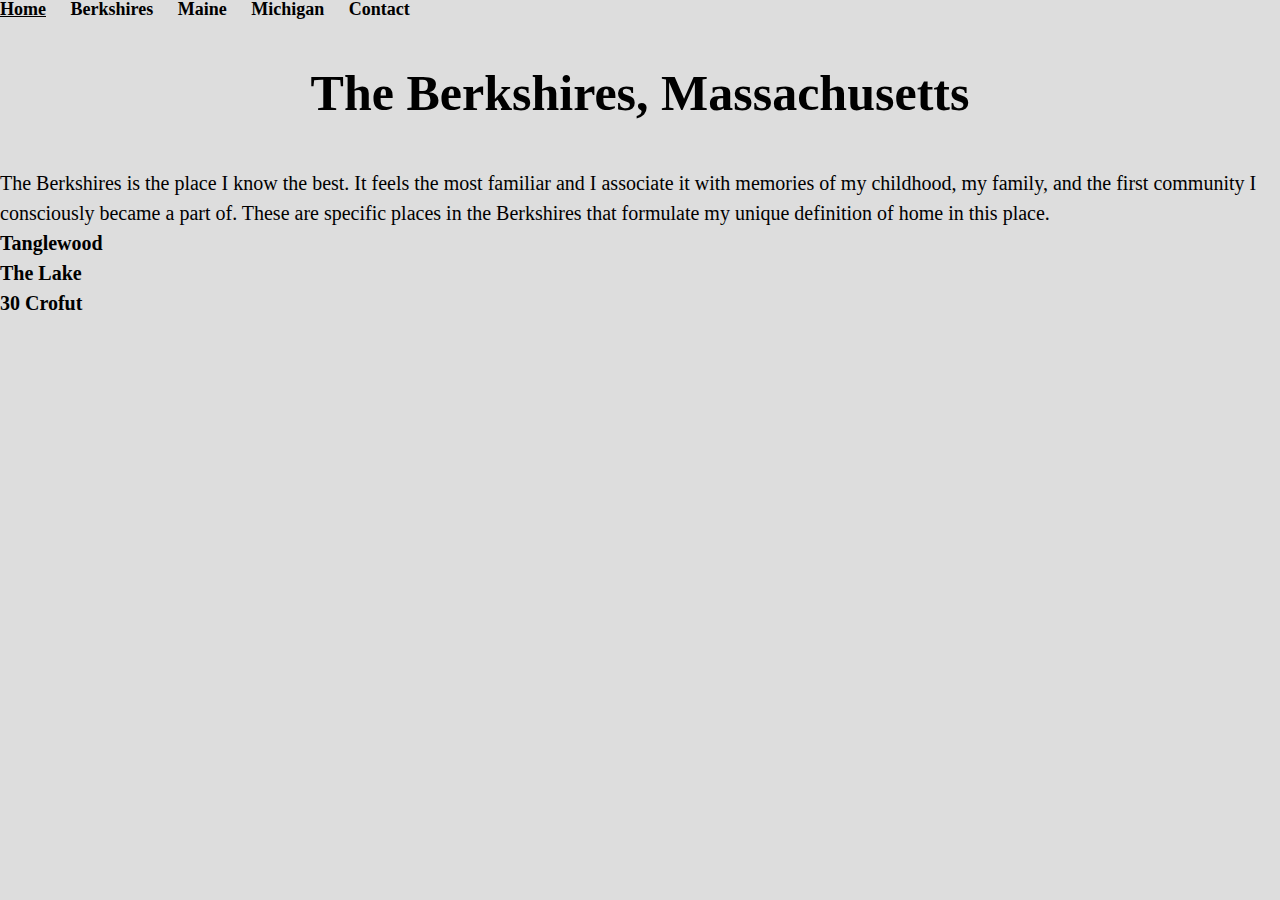
==== berkshires.html @ ccea466a "first file upload" ====
<!DOCTYPE html>
<html lang="en" dir="ltr">
        <!DOCTYPE html>
        <html lang="en" dir="ltr">
          <head>
            <meta charset="utf-8">
            <link rel="stylesheet" type="text/css" href="css/html5reset.css">
            <link rel="stylesheet" type="text/css" href="css/style.css">
            <title>New Company Inc.</title>
          </head>
          <body>
            <div class="skip"><a href="#main">Skip to Main Content</a></div>
            <div class="container">
            <div class="nav">
              <nav>
                <ul>
                  <li><a href="index.html">Home</a></li>
                  <li><a href="berkshires.html">Berkshires</a></li>
                  <li><a href="maine.html">Maine</a></li> 
                  <li><a href="michigan.html">Michigan</a></li>  
                  <li><a href="contact.html">Contact</a></li>
                </ul>
              </nav>
            
<h1>The Berkshires, Massachusetts</h1>

<p>The Berkshires is the place I know the best. It feels the most familiar and I associate it with memories of my childhood, my family, and the first community I consciously became a part of. These are specific places in the Berkshires that formulate my unique definition of home in this place. </p>

<h2> Tanglewood</h2>

<h2>The Lake</h2>

<h2>30 Crofut</h2>

</body>


</html>
---- css/style.css ----
html{
    scroll-behavior: smooth;
}

body{
  background-color: #ddd;
  font-size: 18px;
  margin: 0;
  padding: 0;
}

h1{
  font-size: 50px;
  line-height: 1;
  padding: 50px 0;
  text-align: center;
}

h2{
  font-size: 20px;
  line-height: 1.5;
}

p{
font-size: 20px;
  line-height: 1.5;

}

nav ul{
  list-style-type: none;
}

nav li{
  display: inline;
  padding-right: 20px;
}

nav a{
  color: black;
  font-weight: bold;
  text-decoration:none;
}

nav a:hover{
  text-decoration: underline;
}

.skip a{
  background: white;
  left: 0;
  padding: 6px;
  position: absolute;
  top: -40px;
  -webkit-transition: top 1s ease-out;
  transition: top 1s ease-out;
  z-index: 1;
}

.skip a:focus, .skip a:active{
  border: 2px solid black;
  left: auto;
  top: auto;
  height: auto;
  overflow: auto;
  margin: 40px;
  padding: 6px;
  z-index: 999;
}

a.skip{
  top:auto;
} 

*:focus{
border: 2px solid black;
}
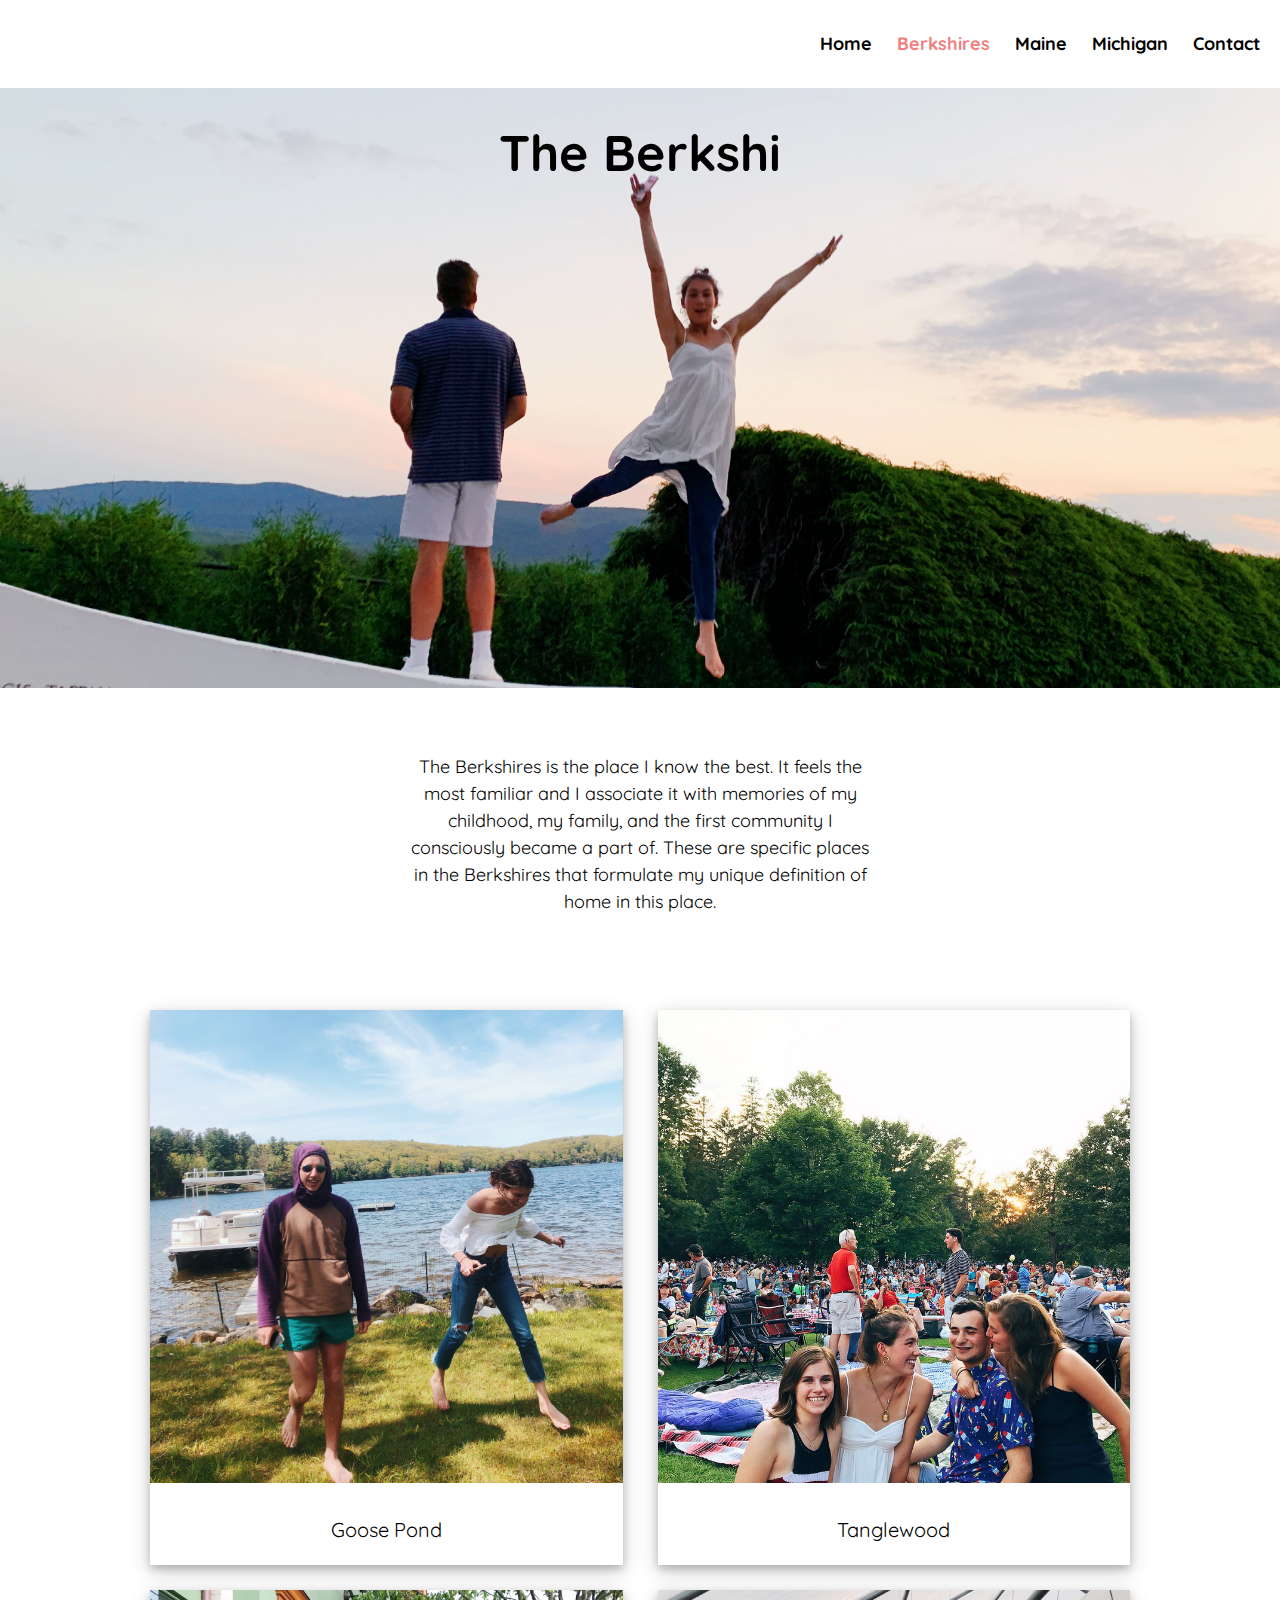
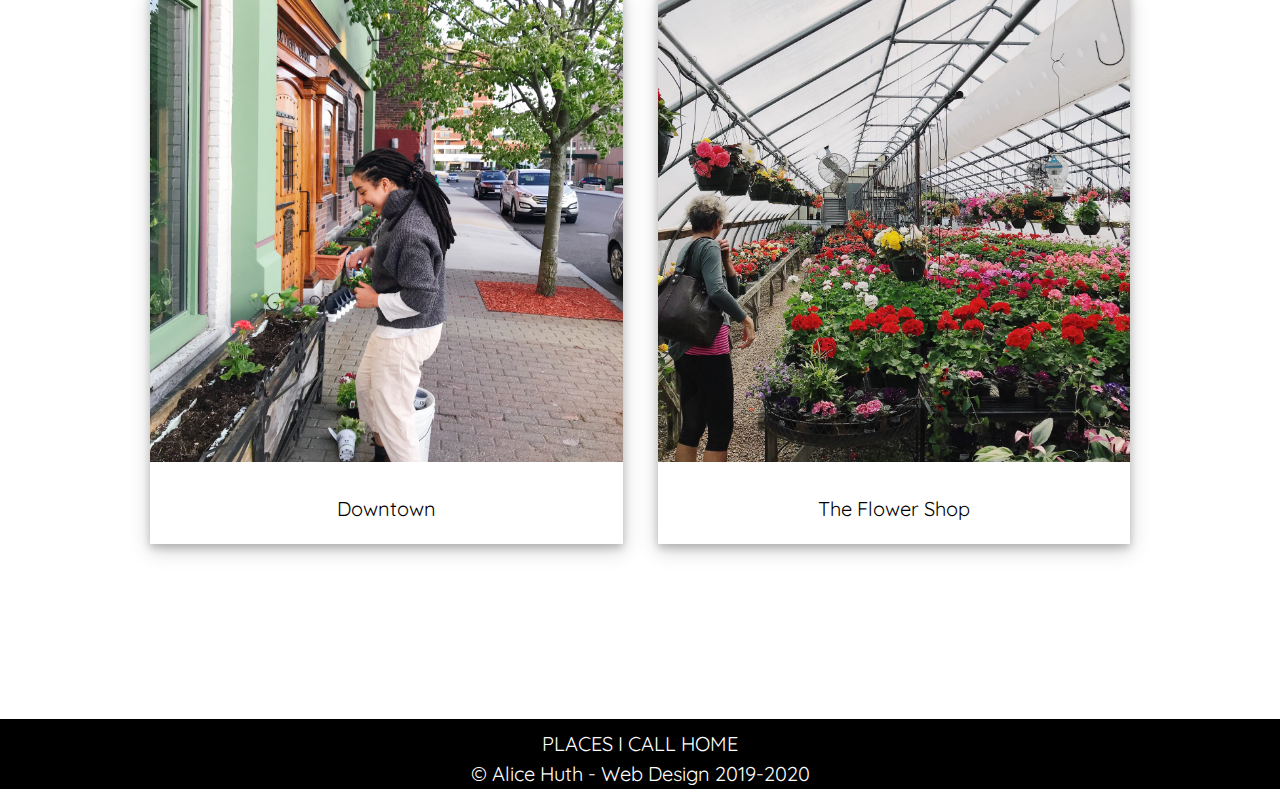
==== commit 473021f7: "updated files" ====
--- a/berkshires.html
+++ b/berkshires.html
@@ -1,38 +1,125 @@
 <!DOCTYPE html>
 <html lang="en" dir="ltr">
-        <!DOCTYPE html>
-        <html lang="en" dir="ltr">
-          <head>
-            <meta charset="utf-8">
-            <link rel="stylesheet" type="text/css" href="css/html5reset.css">
-            <link rel="stylesheet" type="text/css" href="css/style.css">
-            <title>New Company Inc.</title>
-          </head>
-          <body>
-            <div class="skip"><a href="#main">Skip to Main Content</a></div>
-            <div class="container">
-            <div class="nav">
-              <nav>
-                <ul>
-                  <li><a href="index.html">Home</a></li>
-                  <li><a href="berkshires.html">Berkshires</a></li>
-                  <li><a href="maine.html">Maine</a></li> 
-                  <li><a href="michigan.html">Michigan</a></li>  
-                  <li><a href="contact.html">Contact</a></li>
-                </ul>
-              </nav>
+  <head>
+    <meta charset="utf-8">
+    <link rel="stylesheet" type="text/css" href="css/html5reset.css">
+    <link rel="stylesheet" type="text/css" href="css/style.css">
+    <link href="https://fonts.googleapis.com/css?family=Quicksand&display=swap" rel="stylesheet">
+    <meta name="viewport" content="width=device-width, initial-scale=1, shrink-to-fit=no"> 
+    <title>HOME</title>
+  </head>
+  <body>
+    <div class="skip"><a href="#main">Skip to Main Content</a></div>
+    <div class="container">
+    <div class="nav">
+        <nav>
+            <div id = nav_bar>
+          <ul> 
+                <li><a href="index.html">Home</a></li>
+                <li><a href="berkshires.html" class='active-page'>Berkshires</a></li>
+                <li><a href="maine.html">Maine</a></li> 
+                <li><a href="michigan.html">Michigan</a></li>
+                <li><a href="contact.html">Contact</a></li>  
+                
+                <!-- <li><a href="contact.html">Contact</a></li> -->
+          </ul>
+            </nav>
+          </div>
+      <header id="berkshires">
+          <h1>The Berkshires, Massachusetts</h1>
+      </header>
+  
+
+  <p2>The Berkshires is the place I know the best. It feels the most familiar and I associate it with 
+      memories of my childhood, my family, and the first community I consciously became a part of. 
+      These are specific places in the Berkshires that formulate my unique definition of home in this place. </p2>
+  
+    </div>
+
+    <!-- <div class="placecontainer"> -->
+      <section id="berkphotos">
+
+      <div class="polaroid">
+          <img src="images/miles.jpg" alt="miles" style="width:100%">
+          <div class="captioncontainer">
+          <p>Goose Pond</p>
+          </div>
+        </div>
+        
+        <div class="polaroid">
+
+          <img src="images/tova.jpg" alt="tova" style="width:100%">
+          <div class="captioncontainer">
+          <p>Downtown</p>
+          </div>
+        </div>
+
+      </div>
+    
+
+        <div class="polaroid">
+            <img src="images/twoodtwo.jpg" alt="tanglewoodfriends" style="width:100%">
+            <div class="captioncontainer">
+            <p>Tanglewood</p>
+            </div>
+          </div>
+
+
+          <div class="polaroid">
+              <img src="images/momtwo.jpg" alt="mom" style="width:100%">
+              <div class="captioncontainer">
+              <p>The Flower Shop</p>
+              </div>
+            </div>
+          </div>
+          </div>
+          </div>
+
+
+        </section>
+      <!-- </div> -->
+
+      <script>
+          function typeEffect(element, speed) {
+            var text = element.innerHTML;
+            element.innerHTML = "";
             
-<h1>The Berkshires, Massachusetts</h1>
+            var i = 0;
+            var timer = setInterval(function() {
+              if (i < text.length) {
+                element.append(text.charAt(i));
+                i++;
+              } else {
+                clearInterval(timer);
+              }
+            }, speed);
+          }
+          
+          
+          // application
+          var speed = 75;
+          var h1 = document.querySelector('h1');
+          var p = document.querySelector('p');
+          var delay = h1.innerHTML.length * speed + speed;
+          
+          // type affect to header
+          typeEffect(h1, speed);
+          
+          
+          // type affect to body
+          setTimeout(function(){
+            p.style.display = "inline-block";
+            typeEffect(p, speed);
+          }, delay);
+          
 
-<p>The Berkshires is the place I know the best. It feels the most familiar and I associate it with memories of my childhood, my family, and the first community I consciously became a part of. These are specific places in the Berkshires that formulate my unique definition of home in this place. </p>
+      </script>
+</body>
 
-<h2> Tanglewood</h2>
-
-<h2>The Lake</h2>
-
-<h2>30 Crofut</h2>
-
-</body>
+<footer>
+    <p> PLACES I CALL HOME<br/>
+      &copy; Alice Huth - Web Design 2019-2020</p>
+  </footer>
 
 
 </html>
--- a/css/style.css
+++ b/css/style.css
@@ -2,29 +2,47 @@
     scroll-behavior: smooth;
 }
 
+/* * {
+  box-sizing: border-box;
+} */
+
 body{
-  background-color: #ddd;
+  background-color: white;
+  font-family:'Quicksand', sans-serif;
   font-size: 18px;
   margin: 0;
-  padding: 0;
+  /* padding: 1rem; */
 }
 
 h1{
   font-size: 50px;
   line-height: 1;
-  padding: 50px 0;
+  padding: 40px 50px;
   text-align: center;
 }
 
 h2{
-  font-size: 20px;
-  line-height: 1.5;
+  color:gray;
+  font-size: 25px;
+  padding: 0px 20px;
+  text-align: center;
+  line-height: 20px;
 }
 
 p{
 font-size: 20px;
-  line-height: 1.5;
-
+line-height: 1.5;
+}
+
+p2{
+  color:black;
+  font-size: 18px;
+  grid-column: 2 / 2;
+  /* padding: 50px; */
+  text-align: center; 
+  margin-top: 50px;
+  line-height: 1.5em;
+  
 }
 
 nav ul{
@@ -44,6 +62,11 @@
 
 nav a:hover{
   text-decoration: underline;
+  color: lightblue;
+}
+
+#nav_bar ul li a.active-page{
+  color: lightcoral;
 }
 
 .skip a{
@@ -75,3 +98,402 @@
 *:focus{
 border: 2px solid black;
 } 
+
+footer{
+  background-color: black;
+  color: white;
+  grid-column: 1 / -1;  /* -1 enables the footer to span the whole page, could also be written as 1 / span 3.*/
+  grid-row: 7 / auto;   /*Can you rewrite it?*/
+  padding-top: 10px;
+  text-align: center;
+}
+
+.container{
+  /*Provided*/
+  display: grid;
+  /* grid-row-gap: 15px; */
+  /* grid-template-rows: 30px auto auto auto 100px;  */
+  grid-template-columns: 100px 300px 100px;
+  width: 100vw; 
+  /* padding: 30px; */
+}
+
+
+.nav{
+  /*Provided*/
+  background-attachment: fixed;
+  background-color: white;
+  padding-top: 20px; 
+  padding-bottom: 10px;
+  text-align: center;  
+  align-content: center;
+  grid-column: 1 / span 3;
+  /* grid-row: 1 / span 2; */
+}
+
+.bigicon {
+  font-size: 35px;
+  color: #36A0FF;
+  padding-left:2%;
+}
+form div{
+  display:inline-block;
+  width: 90%;
+}
+button.btn{             /*Why couldn't I just use button?*/
+  display: block;
+  margin: 0 auto;
+}
+
+#main{
+  background-attachment: fixed; /* Parallax effect */
+  /* background-image: url("../images/dots.png");  */
+  background-position: center;  /* Parallax effect */
+  background-repeat: no-repeat; /* Parallax effect */
+  background-size: cover;        /* Parallax effect */
+  color:black;
+  height: 450px; 
+  grid-column: 1 / -1;
+  /* grid-row: 1 / span 1; */
+
+}
+
+header p{
+  color:black;
+  font-size: 18px;
+  padding: 20px 80px;
+  text-align: center;
+}
+
+#berkshires{
+  background-attachment: fixed; /* Parallax effect */
+  background-image: url("../images/tanglewood.jpg"); 
+  background-position: center;  /* Parallax effect */
+  background-repeat: no-repeat; /* Parallax effect */
+  background-size: cover;        /* Parallax effect */
+  color: black;
+  height: 600px;
+  grid-column: 1 / -1;
+  /* grid-row: 1 / span 1; */
+}
+
+#maine{
+  background-attachment: fixed; /* Parallax effect */
+  background-image: url("../images/rocks.jpg"); 
+  background-position: center;  /* Parallax effect */
+  background-repeat: no-repeat; /* Parallax effect */
+  background-size: cover;        /* Parallax effect */
+  color: black;
+  height: 600px; 
+  grid-column: 1 / -1;
+  /* grid-row: 1 / span 1; */
+}
+
+#michigan{
+  background-attachment: fixed; /* Parallax effect */
+  background-image: url("../images/football.jpg"); 
+  background-position: center;  /* Parallax effect */
+  background-repeat: no-repeat; /* Parallax effect */
+  background-size: cover;        /* Parallax effect */
+  color: black;
+  height: 600px; 
+  grid-column: 1 / -1;
+  /* grid-row: 1 / span 1; */
+}
+
+
+#photos {
+  /* Prevent vertical gaps */
+  line-height: 1;
+  -webkit-column-count: 1;
+  -webkit-column-gap:   6px;
+  -moz-column-count:    1;
+  -moz-column-gap:      4px;
+  column-count:         1;
+  column-gap:           4px;  
+  display: flex nowrap;
+  flex-direction: column;
+  justify-content: space-around;
+}
+
+#photos img {
+  width: 100%;
+}
+
+#berkphotos{
+  display: flex nowrap;
+  flex-direction: column;
+  justify-content: space-around;
+  padding: 50px;
+}
+
+div.polaroid {
+  width: 100%;
+  background-color: white;
+  box-shadow: 0 4px 8px 0 rgba(0, 0, 0, 0.2), 0 6px 20px 0 rgba(0, 0, 0, 0.19);
+  margin-bottom: 25px;
+
+}
+
+div.captioncontainer {
+  text-align: center;
+  padding: 10px 20px;
+  
+}
+
+
+.word {
+  font-family: 'Quicksand', sans-serif;
+	perspective: 1000px; 
+  perspective-origin: 200px 40px;
+  text-align: center;
+  padding: 40px;
+}
+
+.word span {
+	cursor: pointer;
+	display: inline-block;
+	font-size: 50px;
+	user-select: none;
+	line-height: .5;
+}
+
+.word span:nth-child(1).active {
+	animation: balance 1.5s ease-out;
+	transform-origin: 0% 100% 0px;
+}
+
+@keyframes balance {
+	0%, 100% {
+		transform: rotate(0deg);
+	}
+	
+	30%, 60% {
+		transform: rotate(-45deg);
+	}
+}
+
+.word span:nth-child(2).active {
+	animation: shrinkjump 1s ease-in-out;
+	transform-origin: bottom center;
+}
+
+@keyframes shrinkjump {
+	10%, 35% {
+		transform: scale(2, .2) translate(0, 0);
+	}
+	
+	45%, 50% {
+		transform: scale(1) translate(0, -150px);
+	}
+	
+	80% {
+		transform: scale(1) translate(0, 0);
+	}
+}
+
+.word span:nth-child(3).active {
+	animation: falling 2s ease-out;
+	transform-origin: bottom center;
+}
+
+@keyframes falling {
+	12% {
+		transform: rotateX(240deg);
+	}
+	
+	24% {
+		transform: rotateX(150deg);
+	}
+	
+	36% {
+		transform: rotateX(200deg);
+	}
+	
+	48% {
+		transform: rotateX(175deg);
+	}
+	
+	60%, 85% {
+		transform: rotateX(180deg);
+	}
+	
+	100% {
+		transform: rotateX(0deg);
+	}
+}
+
+.word span:nth-child(4).active {
+	animation: rotate 1s ease-out;
+}
+
+@keyframes rotate {
+	20%, 80% {
+		transform: rotateY(180deg);
+	}
+	
+	100% {
+		transform: rotateY(360deg);
+	}
+}
+
+.word span:nth-child(5).active {
+	animation: toplong 1.5s linear;
+}
+
+@keyframes toplong {
+	10%, 40% {
+		transform: translateY(-48vh) scaleY(1);
+	}
+	
+	90% {
+		transform: translateY(-48vh) scaleY(4);
+	}
+}
+
+
+
+@media screen and (min-width: 800px){
+
+    #photos {
+    -moz-column-count:    2;
+    -webkit-column-count: 2;
+    column-count:         2; 
+
+    }
+  
+    .nav{
+      background-color: white;
+      text-align: right;
+      align-content: center;
+      padding-top: 35px;
+      padding-bottom: 35px;
+      grid-column: 1 / -1;
+      /* grid-row: 1 / span 1; */
+    }
+
+    .container{
+      display: grid;
+      grid-template-columns: 50px auto 500px auto 50px;
+      /* grid-template-rows: 70px 400px 400px 400px 400px 400px 100px; */
+    }
+
+    header p{
+      color:black;
+      font-size: 18px;
+      padding: 50px 200px;
+      text-align: center;
+    }
+
+    p2{
+      color:black;
+      font-size: 18px;
+      padding: 15px;
+      text-align: center;
+      grid-column: 3 / 4;
+
+    }
+
+    div.polaroid {
+      width: 100%;
+      background-color: white;
+      box-shadow: 0 4px 8px 0 rgba(0, 0, 0, 0.2), 0 6px 20px 0 rgba(0, 0, 0, 0.19);
+      margin-bottom: 25px;
+      
+    
+    }
+
+    #berkphotos{
+      -moz-column-count:    2;
+      -webkit-column-count: 2;
+      column-count:         2; 
+      padding: 80px 150px 150px 150px;
+      line-height: 2;
+      column-gap: 35px; 
+  
+    } 
+
+    div.captioncontainer {
+      text-align: center;
+      font-size: 20px;
+      padding: 20px 10px;
+      
+    }
+
+    .flip-card {
+      background-color: transparent;
+      width: 100%;
+      height: 100%;
+      border: 1px solid #f1f1f1;
+      perspective: 1000px;
+    
+    }
+    
+    .flip-card-inner {
+      position: relative;
+      width: 100%;
+      height: 100%;
+      text-align: center;
+      transition: transform 0.8s;
+      transform-style: preserve-3d;
+    }
+    
+    .flip-card:hover .flip-card-inner {
+      transform: rotateY(180deg);
+    }
+    
+    .flip-card-front, .flip-card-back {
+      position: absolute;
+      width: 100%;
+      height: 100%;
+      backface-visibility: hidden;
+    }
+
+    .flip-card-front {
+      background-color: #bbb;
+      color: black;
+    }
+    
+    /* Style the back side */
+    .flip-card-back {
+      background-color: dodgerblue;
+      color: white;
+      transform: rotateY(180deg);
+    }
+    
+  }
+  /* .placecontainer{
+    display: flex nowrap;
+    flex-direction: column;
+    justify-content: center;
+  } */
+
+  @media (min-width: 1000px) {
+    #photos {
+    -moz-column-count:    3;
+    -webkit-column-count: 3;
+    column-count:         3;
+    }
+  }
+
+
+@media screen and (prefers-reduced-motion: reduce){
+  html{
+      scroll-behavior: auto; /* Removes scroll animation */
+  }
+
+  .skip a{
+    background: white;
+    left: 0;
+    padding: 6px;
+    position: absolute;
+    top: -40px;
+    -webkit-transition: none !important; /* Your code here - set to default setting */
+    transition: none !important;/* Your code here - set to default setting */
+    z-index: 1;
+  }
+
+  .skip a:focus{
+    top:0;
+  }
+}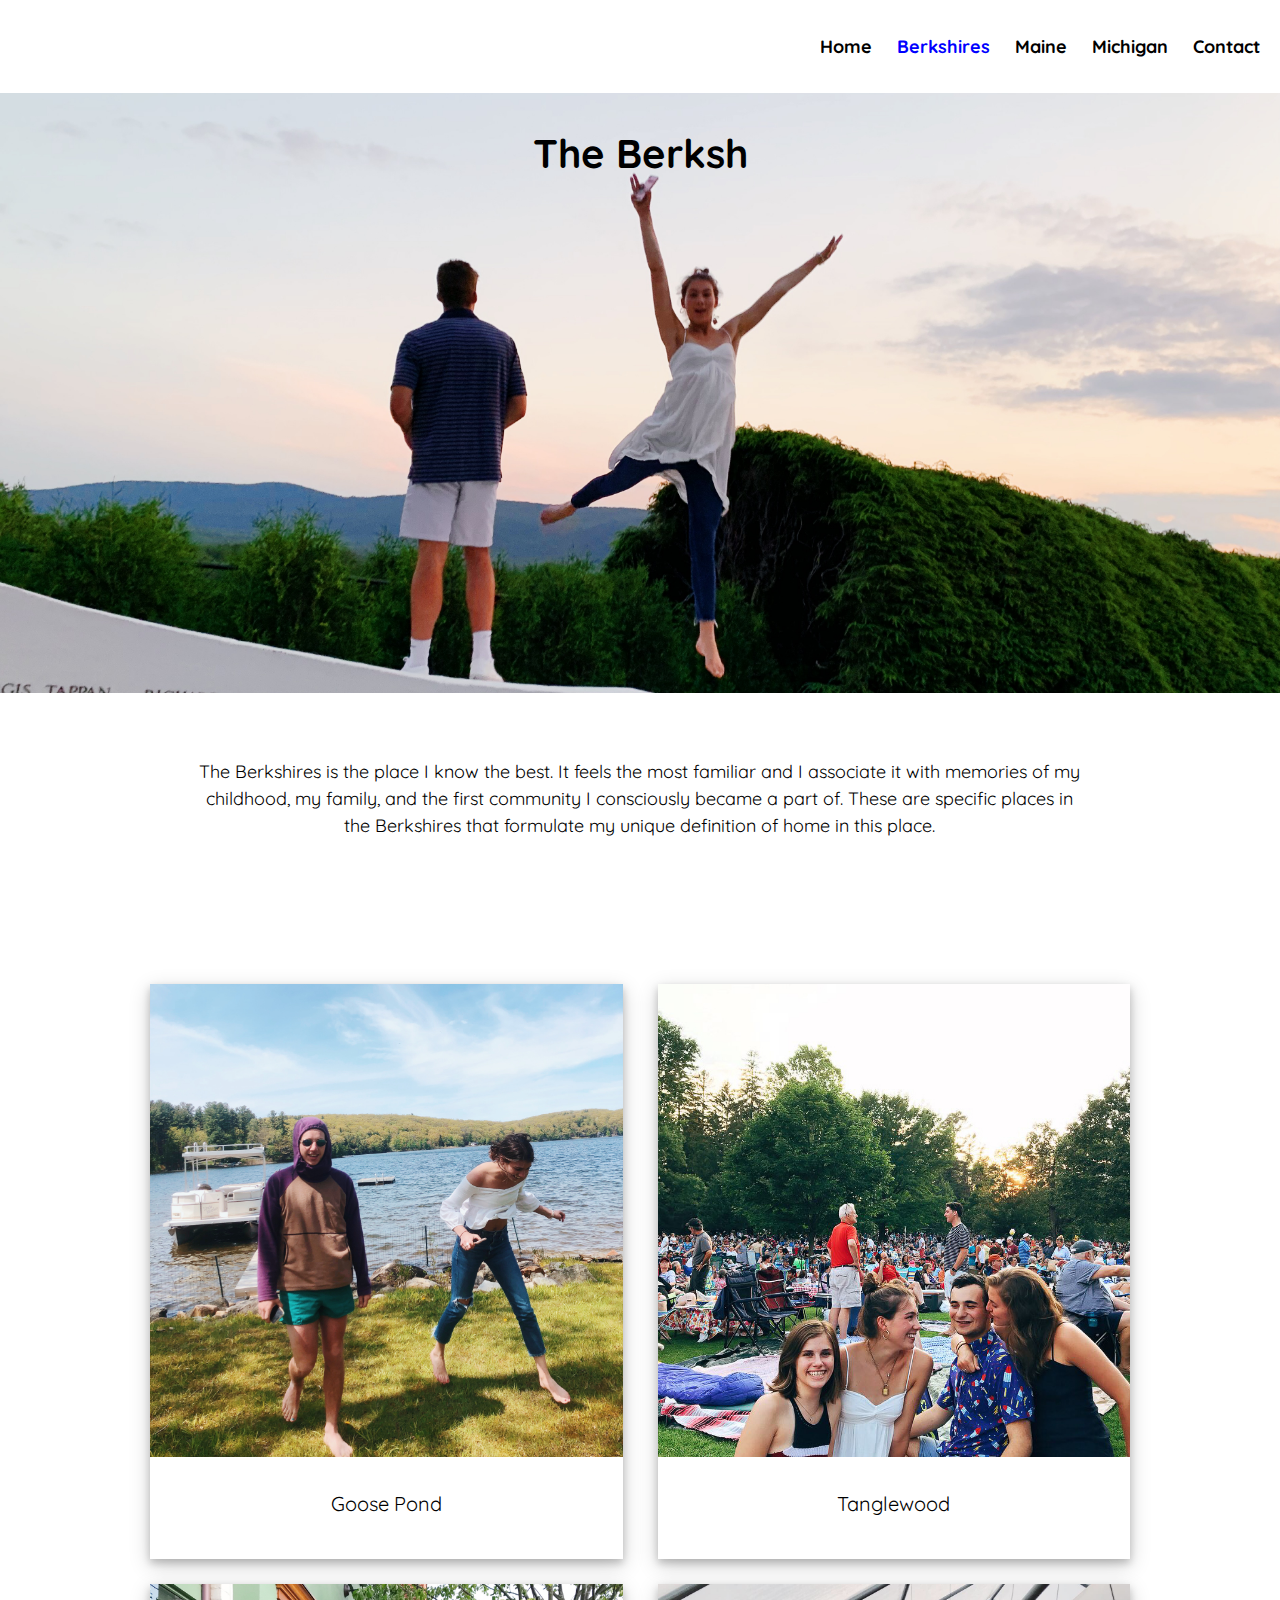
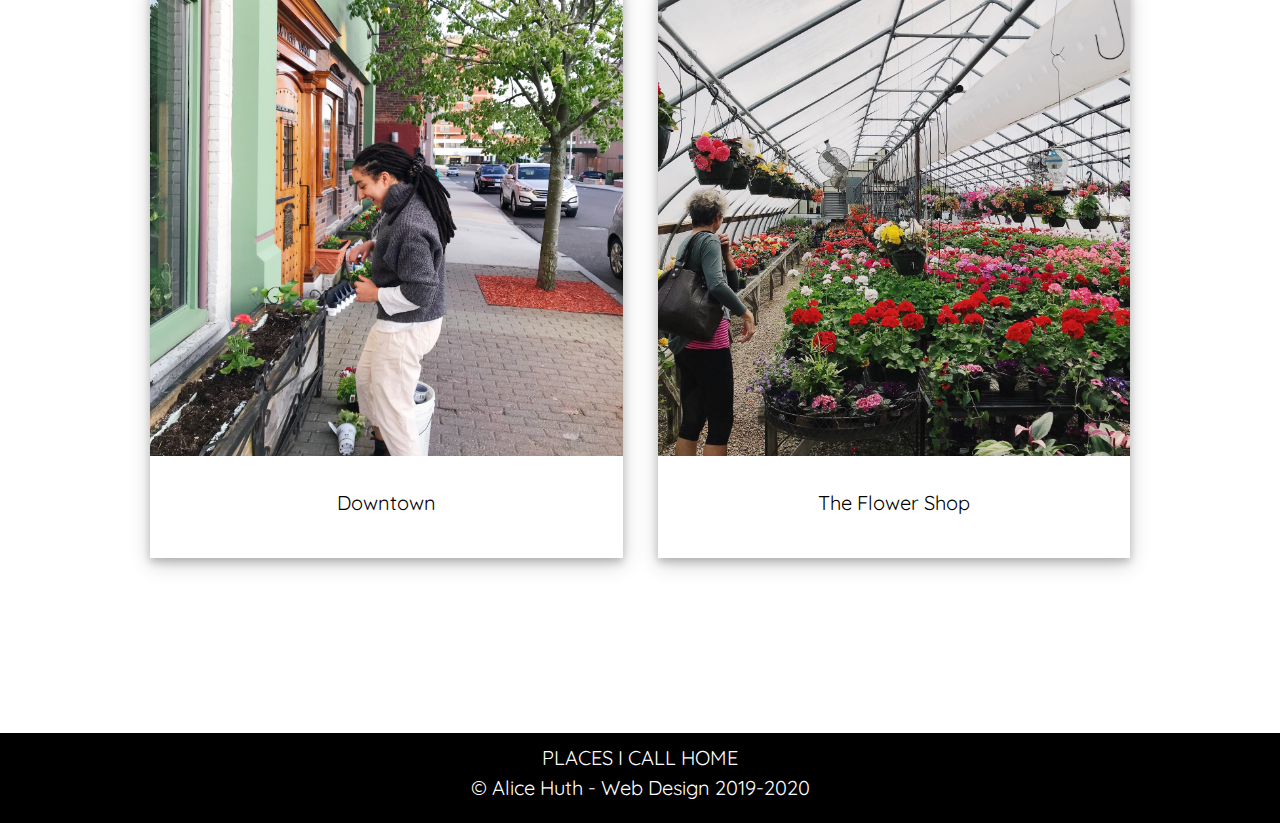
==== commit 8d46703e: "contact form" ====
--- a/berkshires.html
+++ b/berkshires.html
@@ -9,7 +9,7 @@
     <title>HOME</title>
   </head>
   <body>
-    <div class="skip"><a href="#main">Skip to Main Content</a></div>
+    <div class="skip"><a href="#berkphotos">Skip to Main Content</a></div>
     <div class="container">
     <div class="nav">
         <nav>
@@ -26,7 +26,7 @@
             </nav>
           </div>
       <header id="berkshires">
-          <h1>The Berkshires, Massachusetts</h1>
+          <h1>The Berkshires</h1>
       </header>
   
 
@@ -99,7 +99,7 @@
           // application
           var speed = 75;
           var h1 = document.querySelector('h1');
-          var p = document.querySelector('p');
+          // var p = document.querySelector('p');
           var delay = h1.innerHTML.length * speed + speed;
           
           // type affect to header
@@ -114,6 +114,17 @@
           
 
       </script>
+
+      <!-- Global site tag (gtag.js) - Google Analytics -->
+<script async src="https://www.googletagmanager.com/gtag/js?id=UA-151779955-2"></script>
+<script>
+  window.dataLayer = window.dataLayer || [];
+  function gtag(){dataLayer.push(arguments);}
+  gtag('js', new Date());
+
+  gtag('config', 'UA-151779955-2');
+</script>
+
 </body>
 
 <footer>
--- a/css/style.css
+++ b/css/style.css
@@ -15,35 +15,47 @@
 }
 
 h1{
-  font-size: 50px;
+  font-size: 25px;
   line-height: 1;
-  padding: 40px 50px;
+  padding: 40px 60px;
   text-align: center;
 }
 
 h2{
   color:gray;
-  font-size: 25px;
-  padding: 0px 20px;
+  font-size: 23px;
   text-align: center;
   line-height: 20px;
+}
+
+h3{
+  font-size: 18px;
+  text-align: center;
+  line-height: 20px;
+  padding: 50px;
+
 }
 
 p{
 font-size: 20px;
 line-height: 1.5;
+padding-bottom: 20px;
 }
 
 p2{
   color:black;
-  font-size: 18px;
+  font-size: 14px;
   grid-column: 2 / 2;
   /* padding: 50px; */
   text-align: center; 
+  align-content: center;
   margin-top: 50px;
-  line-height: 1.5em;
-  
-}
+  margin-bottom: 50px;
+  line-height: 1.5em
+  
+}
+
+
 
 nav ul{
   list-style-type: none;
@@ -62,11 +74,11 @@
 
 nav a:hover{
   text-decoration: underline;
-  color: lightblue;
+  color: orchid;
 }
 
 #nav_bar ul li a.active-page{
-  color: lightcoral;
+  color: blue;
 }
 
 .skip a{
@@ -103,9 +115,9 @@
   background-color: black;
   color: white;
   grid-column: 1 / -1;  /* -1 enables the footer to span the whole page, could also be written as 1 / span 3.*/
-  grid-row: 7 / auto;   /*Can you rewrite it?*/
   padding-top: 10px;
   text-align: center;
+  
 }
 
 .container{
@@ -113,7 +125,7 @@
   display: grid;
   /* grid-row-gap: 15px; */
   /* grid-template-rows: 30px auto auto auto 100px;  */
-  grid-template-columns: 100px 300px 100px;
+  grid-template-columns: 1fr 3fr 1fr;
   width: 100vw; 
   /* padding: 30px; */
 }
@@ -121,29 +133,18 @@
 
 .nav{
   /*Provided*/
+  font-size: 14px;
+  line-height: 23px;
   background-attachment: fixed;
   background-color: white;
   padding-top: 20px; 
   padding-bottom: 10px;
-  text-align: center;  
-  align-content: center;
-  grid-column: 1 / span 3;
+  text-align: right;  
+  grid-column: 3 / 3; 
   /* grid-row: 1 / span 2; */
 }
 
-.bigicon {
-  font-size: 35px;
-  color: #36A0FF;
-  padding-left:2%;
-}
-form div{
-  display:inline-block;
-  width: 90%;
-}
-button.btn{             /*Why couldn't I just use button?*/
-  display: block;
-  margin: 0 auto;
-}
+
 
 #main{
   background-attachment: fixed; /* Parallax effect */
@@ -151,7 +152,7 @@
   background-position: center;  /* Parallax effect */
   background-repeat: no-repeat; /* Parallax effect */
   background-size: cover;        /* Parallax effect */
-  color:black;
+  color: black;
   height: 450px; 
   grid-column: 1 / -1;
   /* grid-row: 1 / span 1; */
@@ -160,7 +161,7 @@
 
 header p{
   color:black;
-  font-size: 18px;
+  font-size: 14px;
   padding: 20px 80px;
   text-align: center;
 }
@@ -224,7 +225,7 @@
   display: flex nowrap;
   flex-direction: column;
   justify-content: space-around;
-  padding: 50px;
+  /* padding: 50px; */
 }
 
 div.polaroid {
@@ -237,23 +238,23 @@
 
 div.captioncontainer {
   text-align: center;
+  align-content: center;
   padding: 10px 20px;
   
 }
-
 
 .word {
   font-family: 'Quicksand', sans-serif;
 	perspective: 1000px; 
   perspective-origin: 200px 40px;
   text-align: center;
-  padding: 40px;
+  padding-bottom: 40px;
 }
 
 .word span {
 	cursor: pointer;
 	display: inline-block;
-	font-size: 50px;
+	font-size: 70px;
 	user-select: none;
 	line-height: .5;
 }
@@ -351,9 +352,40 @@
 	}
 }
 
-
-
-@media screen and (min-width: 800px){
+input[type=text], select, textarea {
+  width: 100%;
+  padding: 12px;
+  border: 1px solid #ccc;
+  border-radius: 4px;
+  box-sizing: border-box;
+  margin-top: 6px;
+  margin-bottom: 16px;
+  resize: vertical;
+}
+
+input[type=send] {
+  background-color: orangered;
+  color: white;
+  padding: 12px 20px;
+  border: none;
+  border-radius: 4px;
+  cursor: pointer;
+}
+
+input[type=send]:hover {
+  background-color: orangered;
+}
+
+.form_container {
+  border-radius: 5px;
+  border-color: lightcoral;
+  padding: 120px;
+}
+
+
+
+
+@media screen and (min-width: 700px){
 
     #photos {
     -moz-column-count:    2;
@@ -361,33 +393,38 @@
     column-count:         2; 
 
     }
+
+    .container{
+      display: grid;
+      grid-template-columns: 1fr auto 5fr auto 1fr;
+      /* grid-template-rows: 70px 400px 400px 400px 400px 400px 100px; */
+    }
+
   
     .nav{
+      font-size: 20px;
+      background-attachment: fixed;
       background-color: white;
       text-align: right;
-      align-content: center;
+      align-content: right; 
       padding-top: 35px;
       padding-bottom: 35px;
-      grid-column: 1 / -1;
+      grid-column: 3 / span 1; 
       /* grid-row: 1 / span 1; */
     }
-
-    .container{
-      display: grid;
-      grid-template-columns: 50px auto 500px auto 50px;
-      /* grid-template-rows: 70px 400px 400px 400px 400px 400px 100px; */
-    }
-
+    
+
+    
     header p{
       color:black;
-      font-size: 18px;
+      font-size: 15px;
       padding: 50px 200px;
       text-align: center;
     }
 
     p2{
       color:black;
-      font-size: 18px;
+      font-size: 20px;
       padding: 15px;
       text-align: center;
       grid-column: 3 / 4;
@@ -420,53 +457,7 @@
       
     }
 
-    .flip-card {
-      background-color: transparent;
-      width: 100%;
-      height: 100%;
-      border: 1px solid #f1f1f1;
-      perspective: 1000px;
-    
-    }
-    
-    .flip-card-inner {
-      position: relative;
-      width: 100%;
-      height: 100%;
-      text-align: center;
-      transition: transform 0.8s;
-      transform-style: preserve-3d;
-    }
-    
-    .flip-card:hover .flip-card-inner {
-      transform: rotateY(180deg);
-    }
-    
-    .flip-card-front, .flip-card-back {
-      position: absolute;
-      width: 100%;
-      height: 100%;
-      backface-visibility: hidden;
-    }
-
-    .flip-card-front {
-      background-color: #bbb;
-      color: black;
-    }
-    
-    /* Style the back side */
-    .flip-card-back {
-      background-color: dodgerblue;
-      color: white;
-      transform: rotateY(180deg);
-    }
-    
-  }
-  /* .placecontainer{
-    display: flex nowrap;
-    flex-direction: column;
-    justify-content: center;
-  } */
+  
 
   @media (min-width: 1000px) {
     #photos {
@@ -474,6 +465,85 @@
     -webkit-column-count: 3;
     column-count:         3;
     }
+
+    .nav{
+      font-size: 18px;
+      background-attachment: fixed;
+      background-color: white;
+      text-align: right;
+      align-content: right; 
+      padding-top: 35px;
+      padding-bottom: 35px;
+      grid-column: 3 / -1;
+      /* grid-row: 1 / span 1; */
+    }
+
+    h1{
+      font-size: 40px;
+      line-height: 1;
+      padding: 40px 50px;
+      text-align: center;
+    }
+    
+    .container{
+      display: grid;
+      grid-template-columns: 1fr auto 5fr auto 1fr;
+      /* grid-template-rows: 70px 400px 400px 400px 400px 400px 100px; */
+    }
+
+    /* p2{
+      color:black;
+      font-size: 30px;
+      grid-column: 2 / 2;
+      /* padding: 50px; */
+      /* text-align: center; 
+      align-content: center;
+      margin-top: 50px;
+      margin-bottom: 25px;
+      
+    } */ 
+
+    header p{
+      color:black;
+      font-size: 20px;
+      padding: 50px 200px;
+      text-align: center;
+    }
+
+    p2{
+      color:black;
+      font-size: 18px;
+      padding: 15px;
+      text-align: center;
+      grid-column: 3 / 4;
+
+    }
+
+    div.polaroid {
+      width: 100%;
+      background-color: white;
+      box-shadow: 0 4px 8px 0 rgba(0, 0, 0, 0.2), 0 6px 20px 0 rgba(0, 0, 0, 0.19);
+      margin-bottom: 25px;
+      
+    }
+
+    #berkphotos{
+      -moz-column-count:    2;
+      -webkit-column-count: 2;
+      column-count:         2; 
+      padding: 80px 150px 150px 150px;
+      line-height: 2;
+      column-gap: 35px; 
+  
+    } 
+
+    div.captioncontainer {
+      text-align: center;
+      font-size: 20px;
+      padding: 20px 10px;
+      
+    }
+
   }
 
 
@@ -496,4 +566,7 @@
   .skip a:focus{
     top:0;
   }
-}+}
+
+
+}
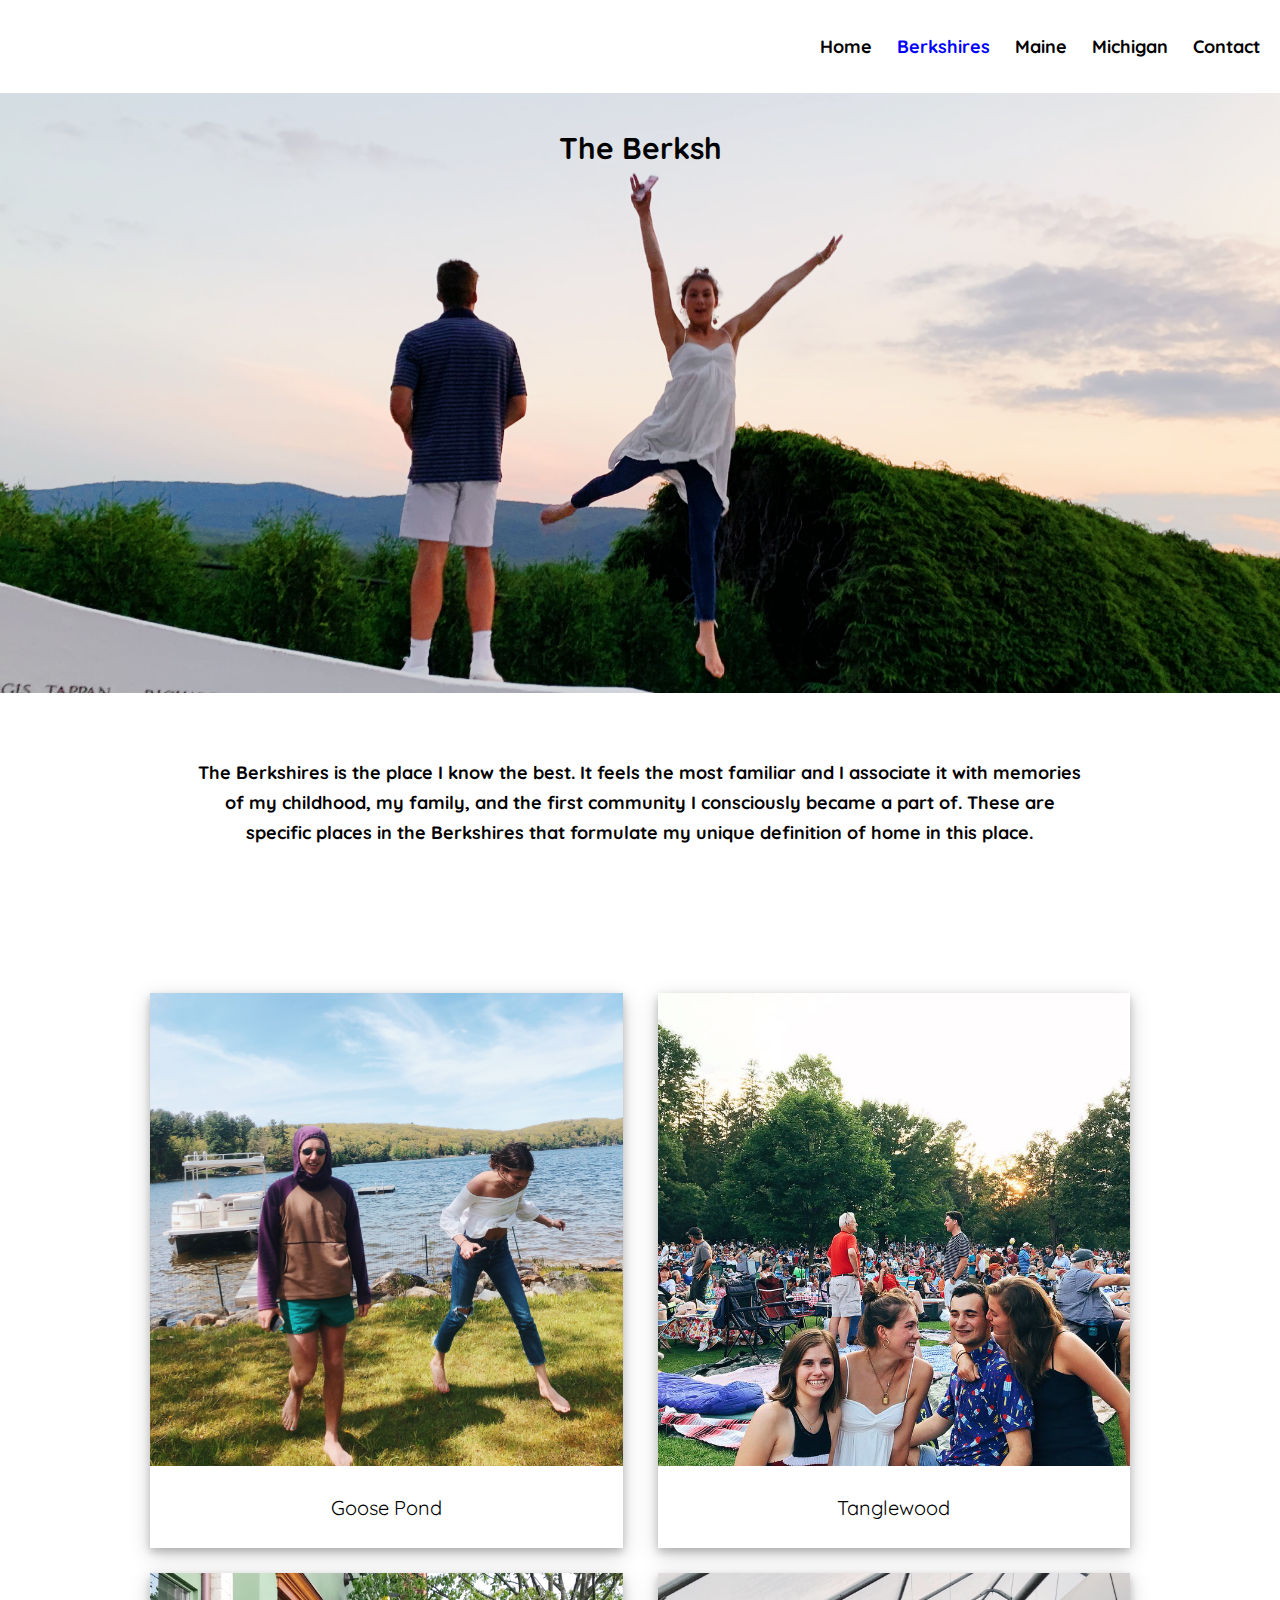
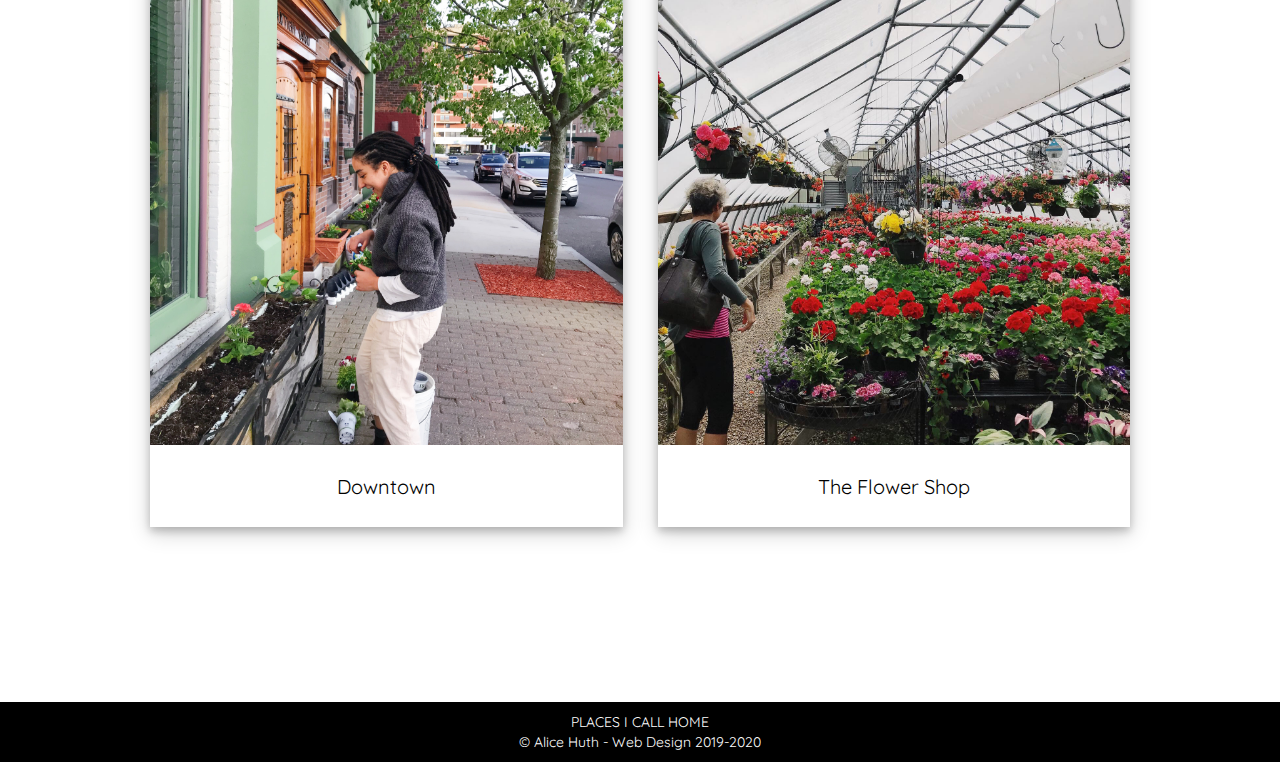
==== commit 1b0db2b8: "file updates" ====
--- a/berkshires.html
+++ b/berkshires.html
@@ -9,6 +9,7 @@
     <title>HOME</title>
   </head>
   <body>
+    <main>
     <div class="skip"><a href="#berkphotos">Skip to Main Content</a></div>
     <div class="container">
     <div class="nav">
@@ -23,18 +24,18 @@
                 
                 <!-- <li><a href="contact.html">Contact</a></li> -->
           </ul>
+            </div>
             </nav>
           </div>
+    
       <header id="berkshires">
           <h1>The Berkshires</h1>
+
       </header>
-  
-
-  <p2>The Berkshires is the place I know the best. It feels the most familiar and I associate it with 
-      memories of my childhood, my family, and the first community I consciously became a part of. 
-      These are specific places in the Berkshires that formulate my unique definition of home in this place. </p2>
-  
-    </div>
+      <h4>The Berkshires is the place I know the best. It feels the most familiar and I associate it with 
+          memories of my childhood, my family, and the first community I consciously became a part of. 
+          These are specific places in the Berkshires that formulate my unique definition of home in this place. </h4>
+        </div>
 
     <!-- <div class="placecontainer"> -->
       <section id="berkphotos">
@@ -53,8 +54,6 @@
           <p>Downtown</p>
           </div>
         </div>
-
-      </div>
     
 
         <div class="polaroid">
@@ -71,9 +70,7 @@
               <p>The Flower Shop</p>
               </div>
             </div>
-          </div>
-          </div>
-          </div>
+    
 
 
         </section>
@@ -124,15 +121,15 @@
 
   gtag('config', 'UA-151779955-2');
 </script>
+</main>
 
-</body>
 
 <footer>
     <p> PLACES I CALL HOME<br/>
       &copy; Alice Huth - Web Design 2019-2020</p>
   </footer>
 
-
+</body>
 </html>
 
 
--- a/css/style.css
+++ b/css/style.css
@@ -1,22 +1,17 @@
 html{
     scroll-behavior: smooth;
 }
-
-/* * {
-  box-sizing: border-box;
-} */
 
 body{
   background-color: white;
   font-family:'Quicksand', sans-serif;
   font-size: 18px;
-  margin: 0;
-  /* padding: 1rem; */
+  
 }
 
 h1{
   font-size: 25px;
-  line-height: 1;
+  line-height: 20px;
   padding: 40px 60px;
   text-align: center;
 }
@@ -36,13 +31,7 @@
 
 }
 
-p{
-font-size: 20px;
-line-height: 1.5;
-padding-bottom: 20px;
-}
-
-p2{
+h4{
   color:black;
   font-size: 14px;
   grid-column: 2 / 2;
@@ -51,11 +40,39 @@
   align-content: center;
   margin-top: 50px;
   margin-bottom: 50px;
-  line-height: 1.5em
-  
-}
-
-
+  line-height: 20px; 
+
+}
+
+header p{
+  color:black;
+  font-size: 14px;
+  padding: 20px 60px 50px 60px;
+  text-align: center;
+}
+
+footer p{
+  color:white;
+  font-size: 14px;
+}
+
+p{
+font-size: 20px;
+line-height: 20px;
+padding-bottom: 10px;
+}
+
+/* p2{
+  color:black;
+  font-size: 14px;
+  grid-column: 2 / 2;
+  /* padding: 50px; */
+  /* text-align: center; 
+  align-content: center;
+  margin-top: 50px;
+  margin-bottom: 50px;
+  line-height: 20px; 
+} */ 
 
 nav ul{
   list-style-type: none;
@@ -114,57 +131,38 @@
 footer{
   background-color: black;
   color: white;
-  grid-column: 1 / -1;  /* -1 enables the footer to span the whole page, could also be written as 1 / span 3.*/
+  grid-column: 1 / -1;  
   padding-top: 10px;
   text-align: center;
-  
 }
 
 .container{
-  /*Provided*/
   display: grid;
-  /* grid-row-gap: 15px; */
-  /* grid-template-rows: 30px auto auto auto 100px;  */
   grid-template-columns: 1fr 3fr 1fr;
   width: 100vw; 
-  /* padding: 30px; */
-}
-
+}
 
 .nav{
-  /*Provided*/
   font-size: 14px;
   line-height: 23px;
   background-attachment: fixed;
   background-color: white;
-  padding-top: 20px; 
+  padding-top: 10px; 
   padding-bottom: 10px;
   text-align: right;  
   grid-column: 3 / 3; 
-  /* grid-row: 1 / span 2; */
-}
-
-
+}
 
 #main{
   background-attachment: fixed; /* Parallax effect */
-  /* background-image: url("../images/dots.png");  */
   background-position: center;  /* Parallax effect */
   background-repeat: no-repeat; /* Parallax effect */
   background-size: cover;        /* Parallax effect */
   color: black;
   height: 450px; 
   grid-column: 1 / -1;
-  /* grid-row: 1 / span 1; */
-
-}
-
-header p{
-  color:black;
-  font-size: 14px;
-  padding: 20px 80px;
-  text-align: center;
-}
+}
+
 
 #berkshires{
   background-attachment: fixed; /* Parallax effect */
@@ -175,7 +173,6 @@
   color: black;
   height: 600px;
   grid-column: 1 / -1;
-  /* grid-row: 1 / span 1; */
 }
 
 #maine{
@@ -187,7 +184,6 @@
   color: black;
   height: 600px; 
   grid-column: 1 / -1;
-  /* grid-row: 1 / span 1; */
 }
 
 #michigan{
@@ -199,7 +195,18 @@
   color: black;
   height: 600px; 
   grid-column: 1 / -1;
-  /* grid-row: 1 / span 1; */
+}
+
+#contact{
+  background-attachment: fixed; /* Parallax effect */
+  background-image: url("../images/boatledge.jpg"); 
+  background-position: center;  /* Parallax effect */
+  background-repeat: no-repeat; /* Parallax effect */
+  background-size: cover;        /* Parallax effect */
+  color: black;
+  height: 500px;
+  grid-column: 1 / -1;
+
 }
 
 
@@ -225,7 +232,6 @@
   display: flex nowrap;
   flex-direction: column;
   justify-content: space-around;
-  /* padding: 50px; */
 }
 
 div.polaroid {
@@ -363,7 +369,7 @@
   resize: vertical;
 }
 
-input[type=send] {
+input[type=submit] {
   background-color: orangered;
   color: white;
   padding: 12px 20px;
@@ -372,18 +378,14 @@
   cursor: pointer;
 }
 
-input[type=send]:hover {
+input[type=submit]:hover {
   background-color: orangered;
 }
 
 .form_container {
   border-radius: 5px;
-  border-color: lightcoral;
-  padding: 120px;
-}
-
-
-
+  padding: 40px;
+}
 
 @media screen and (min-width: 700px){
 
@@ -391,40 +393,118 @@
     -moz-column-count:    2;
     -webkit-column-count: 2;
     column-count:         2; 
-
     }
 
     .container{
       display: grid;
       grid-template-columns: 1fr auto 5fr auto 1fr;
-      /* grid-template-rows: 70px 400px 400px 400px 400px 400px 100px; */
-    }
-
-  
+    }
+
+    h1{
+      font-size: 30px;
+      padding: 40px 60px;
+      text-align: center;
+    }
+
+    header p{
+      color:black;
+      font-size: 16px;
+      padding: 50px 150px;
+      line-height: 25px;
+      text-align: center;
+    }
+
+
+    h4{
+      color:black;
+      font-size: 18px;
+      padding: 15px;
+      text-align: center;
+      grid-column: 2 / 4;
+      line-height: 30px;
+    }
+
     .nav{
+      font-size: 18px;
+      background-attachment: fixed;
+      background-color: white;
+      text-align: center;
+      align-content: center; 
+      padding-top: 35px;
+      padding-bottom: 35px;
+      grid-column: 2 / span 2; 
+    }
+    
+    div.polaroid {
+      width: 100%;
+      background-color: white;
+      box-shadow: 0 4px 8px 0 rgba(0, 0, 0, 0.2), 0 6px 20px 0 rgba(0, 0, 0, 0.19);
+      margin-bottom: 25px;
+    }
+
+    #berkphotos{
+      -moz-column-count:    2;
+      -webkit-column-count: 2;
+      column-count:         2; 
+      padding: 80px 150px 150px 150px;
+      line-height: 2;
+      column-gap: 35px; 
+    } 
+
+    div.captioncontainer {
+      text-align: center;
       font-size: 20px;
+      padding: 20px 10px; 
+    }
+
+    .form_container {
+      border-radius: 5px;
+      padding: 80px;
+    }
+
+  @media (min-width: 1000px) {
+
+    .container{
+      display: grid;
+      grid-template-columns: 1fr auto 5fr auto 1fr;
+    }
+
+    #photos {
+    -moz-column-count:    3;
+    -webkit-column-count: 3;
+    column-count:         3;
+    }
+
+    .nav{
+      font-size: 18px;
       background-attachment: fixed;
       background-color: white;
       text-align: right;
       align-content: right; 
       padding-top: 35px;
       padding-bottom: 35px;
-      grid-column: 3 / span 1; 
-      /* grid-row: 1 / span 1; */
+      grid-column: 3 / -1;
+    }
+
+    h1{
+      font-size: 30px;
+      line-height: 1;
+      padding: 40px 50px;
+      text-align: center;
     }
     
 
-    
     header p{
       color:black;
-      font-size: 15px;
+      font-size: 16px;
       padding: 50px 200px;
-      text-align: center;
-    }
-
-    p2{
+      line-height: 25px;
+      text-align: center;
+    }
+
+    h4{
       color:black;
-      font-size: 20px;
+      font-size: 18px;
       padding: 15px;
       text-align: center;
       grid-column: 3 / 4;
@@ -437,7 +517,6 @@
       box-shadow: 0 4px 8px 0 rgba(0, 0, 0, 0.2), 0 6px 20px 0 rgba(0, 0, 0, 0.19);
       margin-bottom: 25px;
       
-    
     }
 
     #berkphotos{
@@ -454,94 +533,11 @@
       text-align: center;
       font-size: 20px;
       padding: 20px 10px;
-      
-    }
-
-  
-
-  @media (min-width: 1000px) {
-    #photos {
-    -moz-column-count:    3;
-    -webkit-column-count: 3;
-    column-count:         3;
-    }
-
-    .nav{
-      font-size: 18px;
-      background-attachment: fixed;
-      background-color: white;
-      text-align: right;
-      align-content: right; 
-      padding-top: 35px;
-      padding-bottom: 35px;
-      grid-column: 3 / -1;
-      /* grid-row: 1 / span 1; */
-    }
-
-    h1{
-      font-size: 40px;
-      line-height: 1;
-      padding: 40px 50px;
-      text-align: center;
-    }
-    
-    .container{
-      display: grid;
-      grid-template-columns: 1fr auto 5fr auto 1fr;
-      /* grid-template-rows: 70px 400px 400px 400px 400px 400px 100px; */
-    }
-
-    /* p2{
-      color:black;
-      font-size: 30px;
-      grid-column: 2 / 2;
-      /* padding: 50px; */
-      /* text-align: center; 
-      align-content: center;
-      margin-top: 50px;
-      margin-bottom: 25px;
-      
-    } */ 
-
-    header p{
-      color:black;
-      font-size: 20px;
-      padding: 50px 200px;
-      text-align: center;
-    }
-
-    p2{
-      color:black;
-      font-size: 18px;
-      padding: 15px;
-      text-align: center;
-      grid-column: 3 / 4;
-
-    }
-
-    div.polaroid {
-      width: 100%;
-      background-color: white;
-      box-shadow: 0 4px 8px 0 rgba(0, 0, 0, 0.2), 0 6px 20px 0 rgba(0, 0, 0, 0.19);
-      margin-bottom: 25px;
-      
-    }
-
-    #berkphotos{
-      -moz-column-count:    2;
-      -webkit-column-count: 2;
-      column-count:         2; 
-      padding: 80px 150px 150px 150px;
-      line-height: 2;
-      column-gap: 35px; 
-  
-    } 
-
-    div.captioncontainer {
-      text-align: center;
-      font-size: 20px;
-      padding: 20px 10px;
-      
+    }
+
+    .form_container {
+      border-radius: 5px;
+      padding: 100px;
     }
 
   }
@@ -567,6 +563,4 @@
     top:0;
   }
 }
-
-
-}
+}
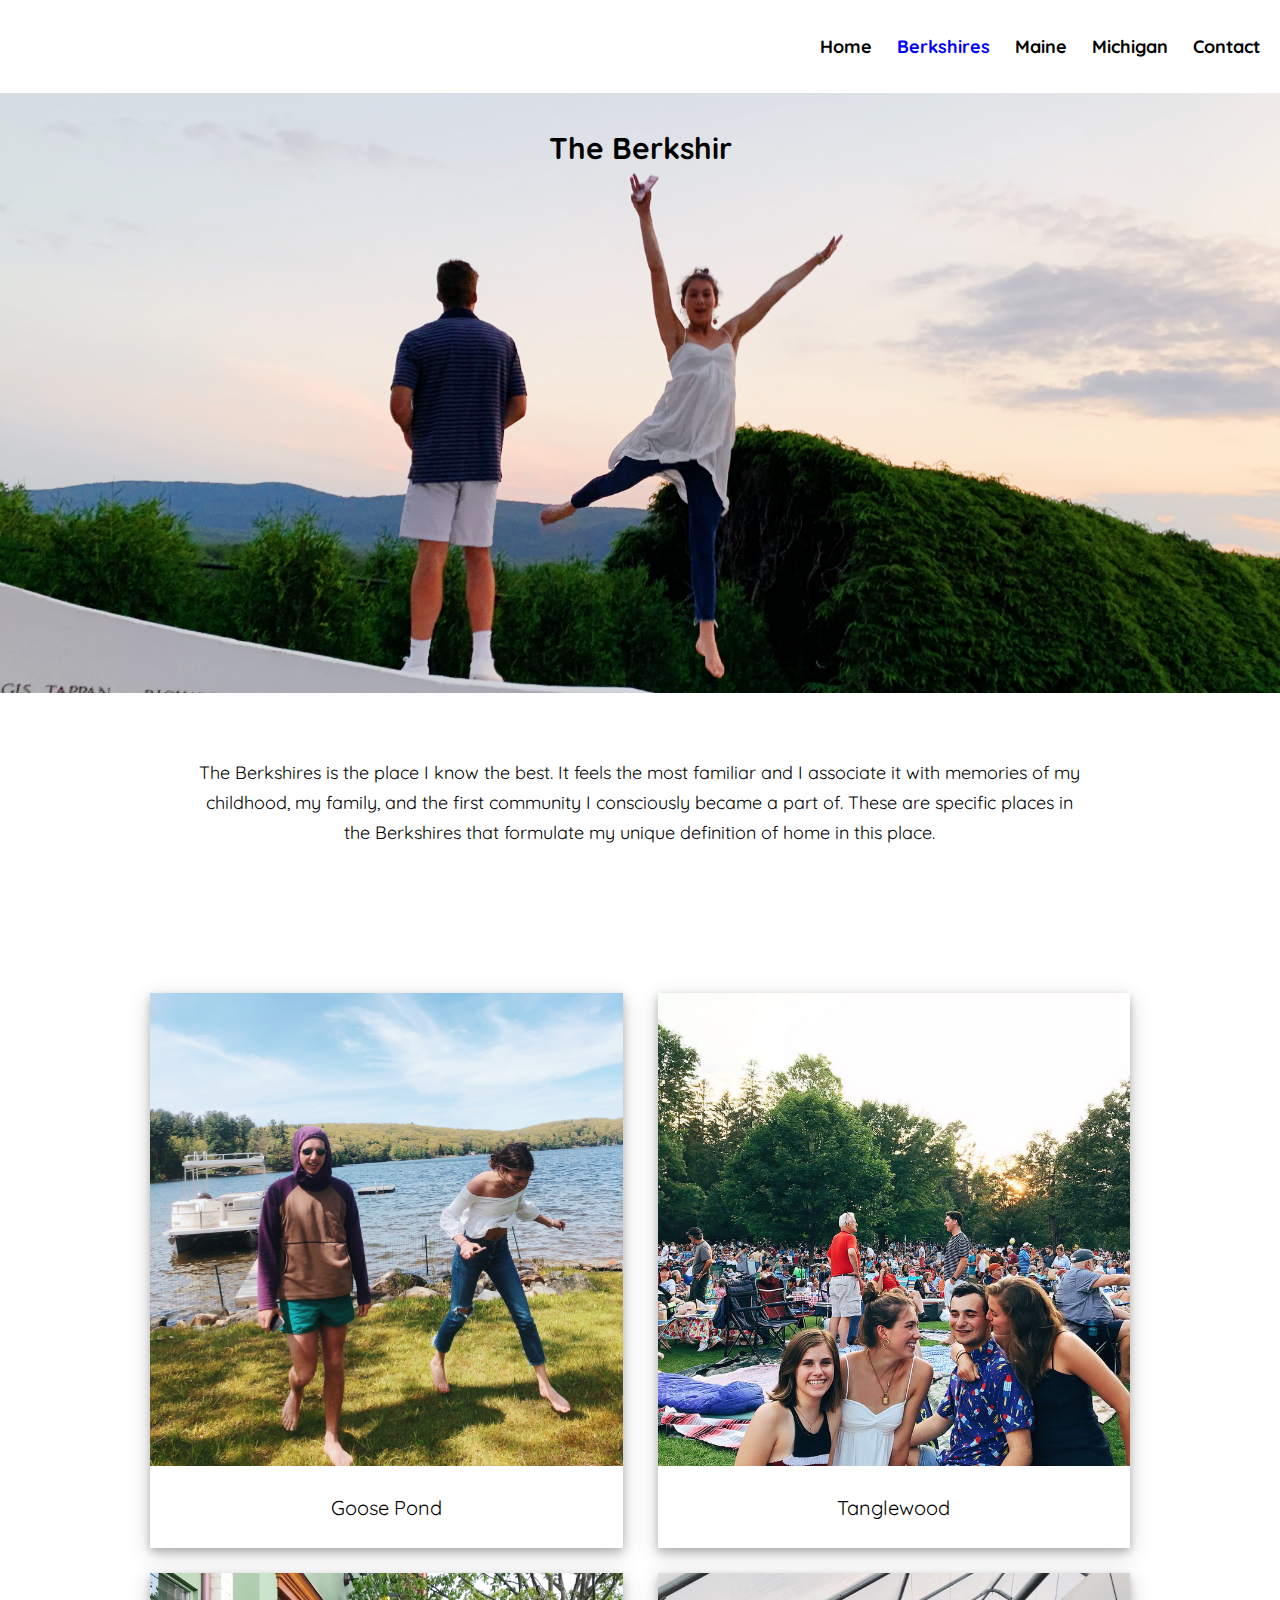
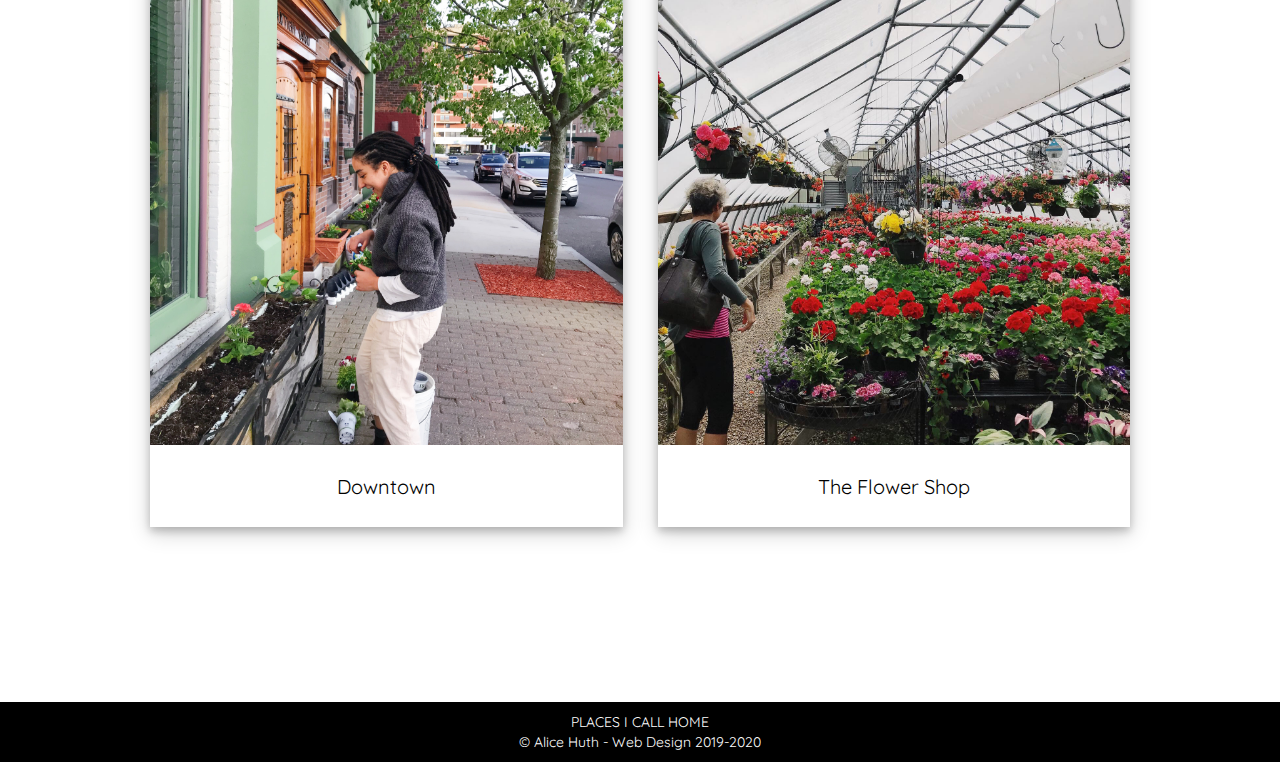
==== commit f272f336: "css file changes" ====
--- a/berkshires.html
+++ b/berkshires.html
@@ -32,10 +32,11 @@
           <h1>The Berkshires</h1>
 
       </header>
-      <h4>The Berkshires is the place I know the best. It feels the most familiar and I associate it with 
+
+      <p class="one">The Berkshires is the place I know the best. It feels the most familiar and I associate it with 
           memories of my childhood, my family, and the first community I consciously became a part of. 
-          These are specific places in the Berkshires that formulate my unique definition of home in this place. </h4>
-        </div>
+          These are specific places in the Berkshires that formulate my unique definition of home in this place. </p>
+          </div>
 
     <!-- <div class="placecontainer"> -->
       <section id="berkphotos">
--- a/css/style.css
+++ b/css/style.css
@@ -31,7 +31,7 @@
 
 }
 
-h4{
+.one{
   color:black;
   font-size: 14px;
   grid-column: 2 / 2;
@@ -61,18 +61,6 @@
 line-height: 20px;
 padding-bottom: 10px;
 }
-
-/* p2{
-  color:black;
-  font-size: 14px;
-  grid-column: 2 / 2;
-  /* padding: 50px; */
-  /* text-align: center; 
-  align-content: center;
-  margin-top: 50px;
-  margin-bottom: 50px;
-  line-height: 20px; 
-} */ 
 
 nav ul{
   list-style-type: none;
@@ -387,6 +375,31 @@
   padding: 40px;
 }
 
+.hit-the-floor {
+  color: navy;
+  font-size: 5em;
+  font-weight: bold;
+  font-family: Quicksand;
+  margin-bottom: 35px;
+  text-shadow: 
+    0 1px 0 #ccc, 
+    0 2px 0 #c9c9c9, 
+    0 3px 0 #bbb, 
+    0 4px 0 #b9b9b9, 
+    0 5px 0 #aaa, 
+    0 6px 1px rgba(0,0,0,.1), 
+    0 0 5px rgba(0,0,0,.1), 
+    0 1px 3px rgba(0,0,0,.3), 
+    0 3px 5px rgba(0,0,0,.2), 
+    0 5px 10px rgba(0,0,0,.25), 
+    0 10px 10px rgba(0,0,0,.2), 
+    0 20px 20px rgba(0,0,0,.15);
+}
+
+.hit-the-floor {
+  text-align: center;
+}
+
 @media screen and (min-width: 700px){
 
     #photos {
@@ -415,7 +428,7 @@
     }
 
 
-    h4{
+    .one{
       color:black;
       font-size: 18px;
       padding: 15px;
@@ -502,7 +515,7 @@
       text-align: center;
     }
 
-    h4{
+    .one{
       color:black;
       font-size: 18px;
       padding: 15px;
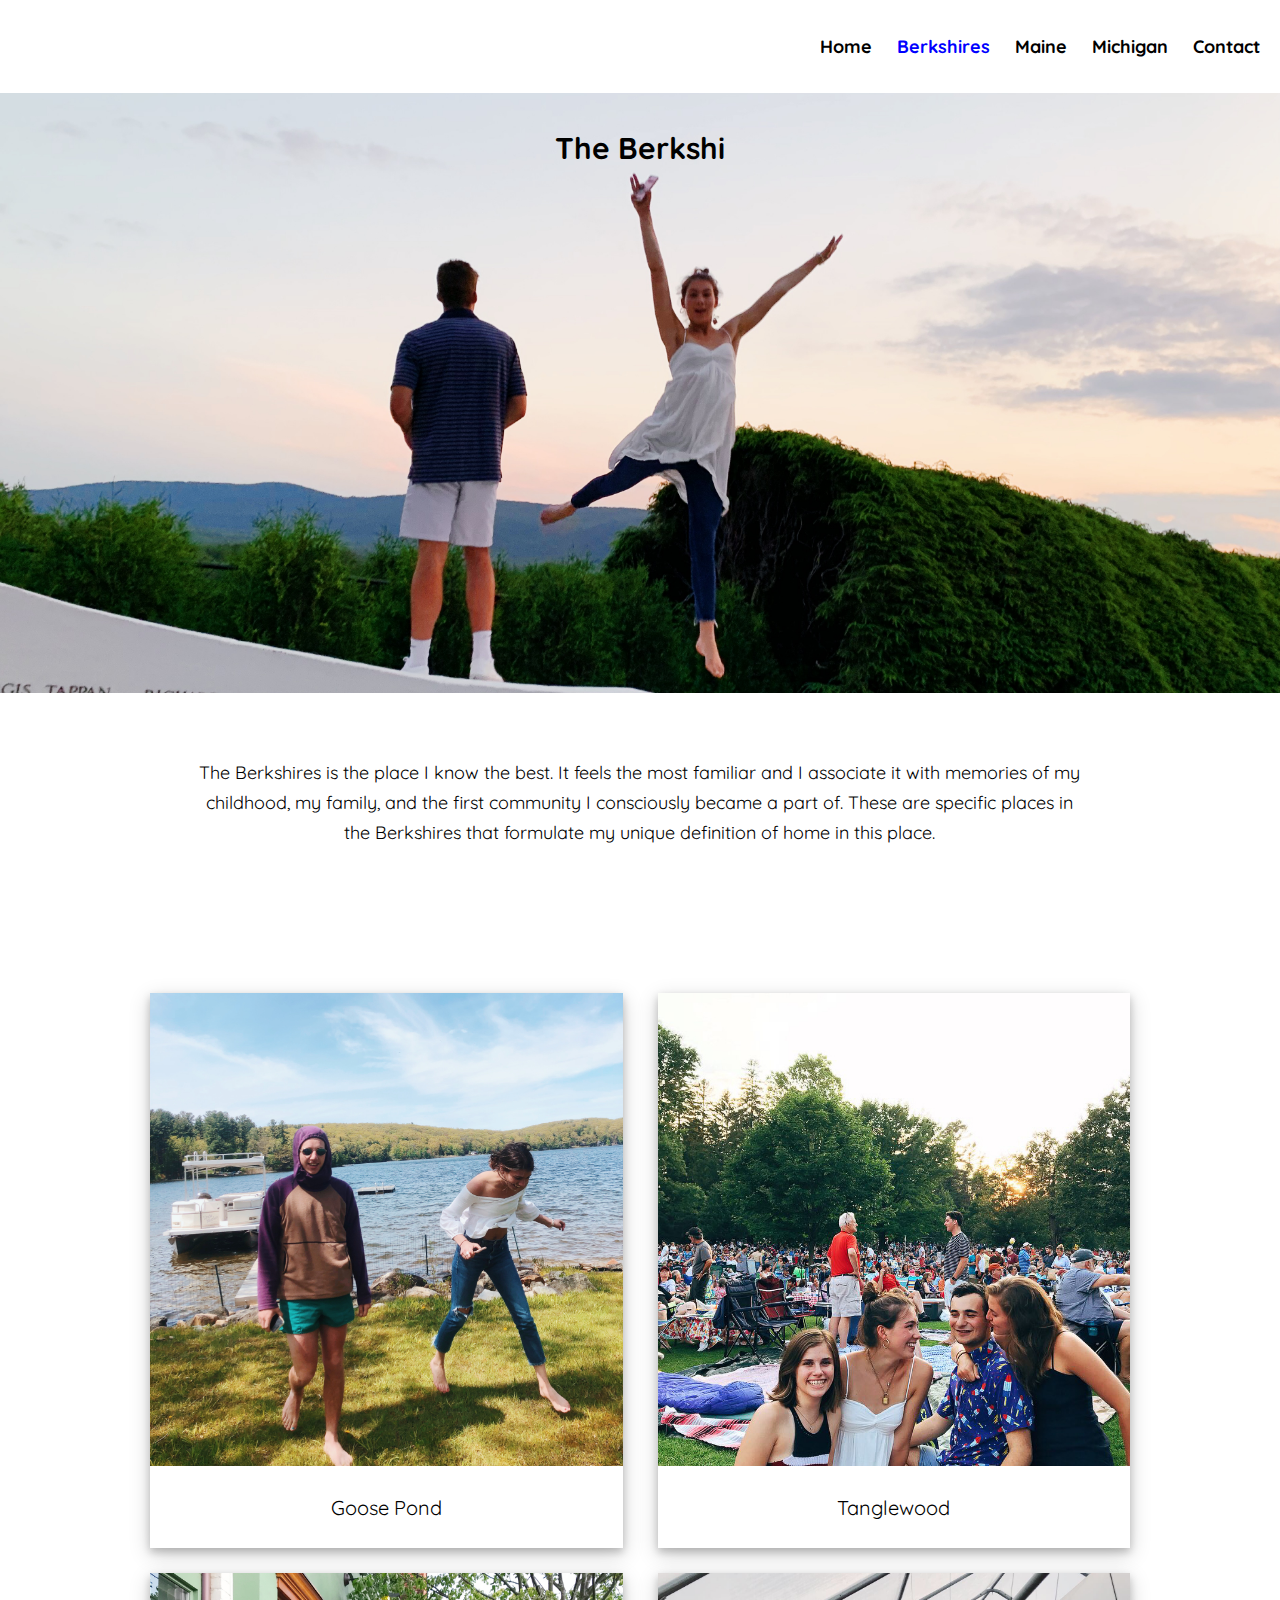
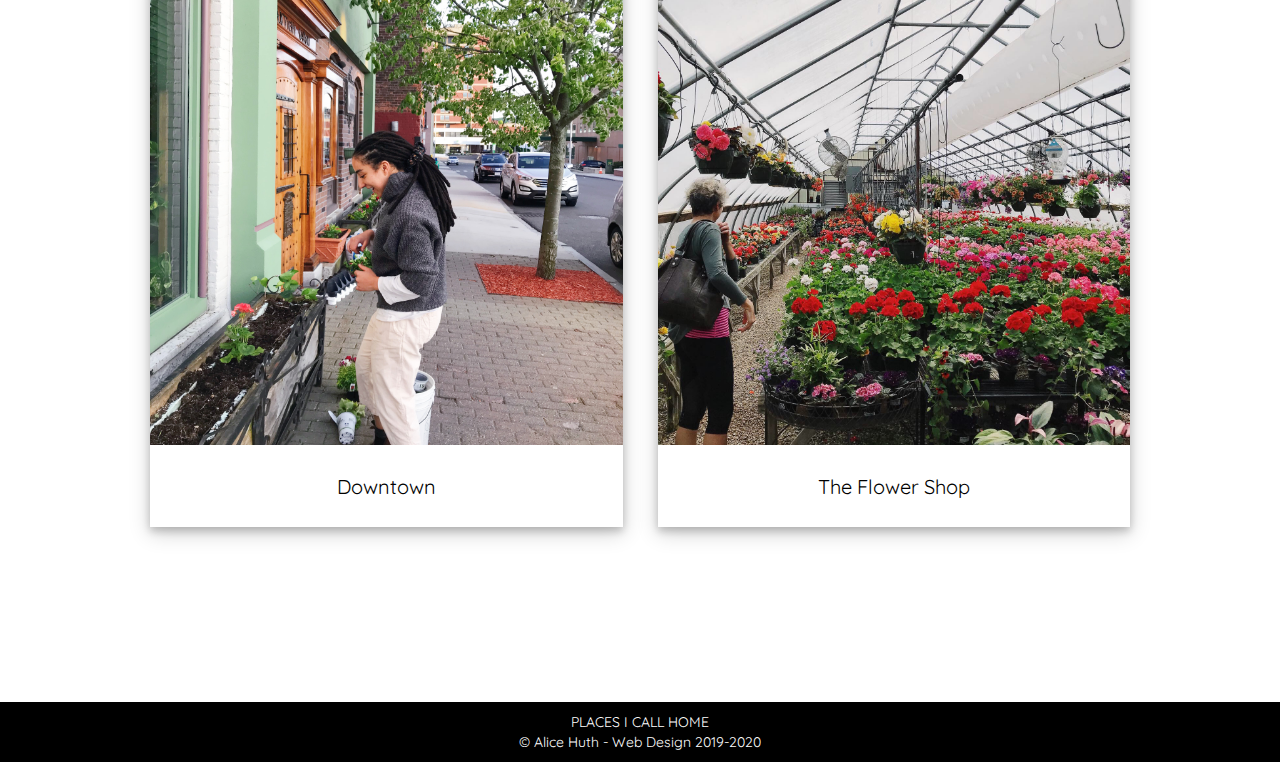
==== commit 56bb17fa: "title edits" ====
--- a/berkshires.html
+++ b/berkshires.html
@@ -6,7 +6,7 @@
     <link rel="stylesheet" type="text/css" href="css/style.css">
     <link href="https://fonts.googleapis.com/css?family=Quicksand&display=swap" rel="stylesheet">
     <meta name="viewport" content="width=device-width, initial-scale=1, shrink-to-fit=no"> 
-    <title>HOME</title>
+    <title>BERKSHIRES</title>
   </head>
   <body>
     <main>
